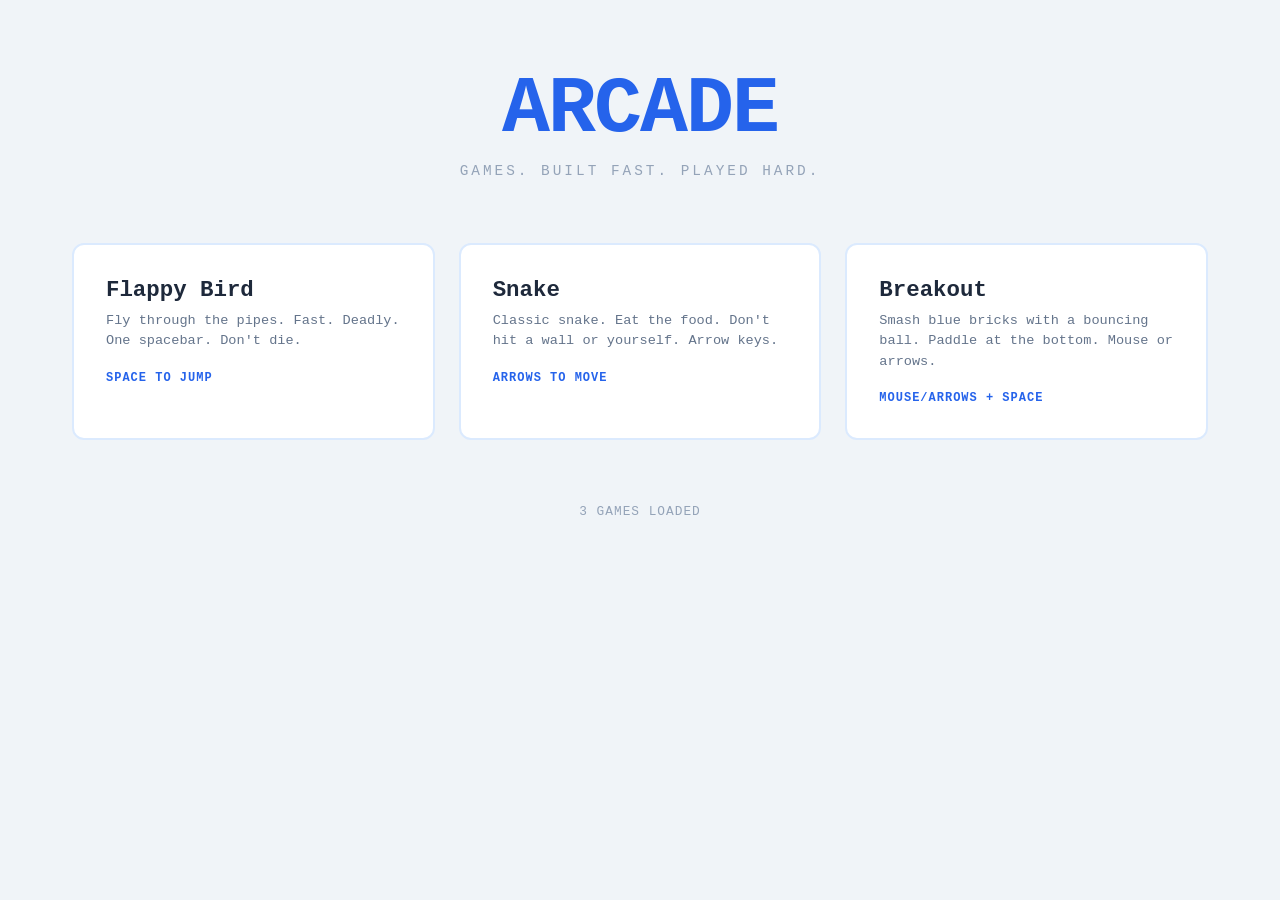
==== index.html @ b8d6684f "Arcade — a collection of browser games" ====
<!DOCTYPE html>
<html lang="en">
<head>
<meta charset="UTF-8">
<meta name="viewport" content="width=device-width, initial-scale=1.0">
<title>ARCADE</title>
<link rel="stylesheet" href="styles.css">
</head>
<body>
<header>
  <h1>ARCADE</h1>
  <p class="tagline">games. built fast. played hard.</p>
</header>
<main id="game-grid"></main>
<footer>
  <span id="game-count"></span> games loaded
</footer>
<script src="script.js"></script>
</body>
</html>
---- styles.css ----
* { margin: 0; padding: 0; box-sizing: border-box; }

body {
  background: #f0f4f8;
  color: #1e293b;
  font-family: 'Courier New', monospace;
  min-height: 100vh;
  overflow-x: hidden;
}

header {
  text-align: center;
  padding: 4rem 1rem 2rem;
}

header h1 {
  font-size: clamp(2.5rem, 8vw, 5rem);
  font-weight: 700;
  color: #2563eb;
  letter-spacing: -2px;
  text-transform: uppercase;
}

.tagline {
  margin-top: 0.5rem;
  color: #94a3b8;
  font-size: 0.9rem;
  letter-spacing: 3px;
  text-transform: uppercase;
}

#game-grid {
  display: grid;
  grid-template-columns: repeat(auto-fill, minmax(280px, 1fr));
  gap: 1.5rem;
  padding: 2rem;
  max-width: 1200px;
  margin: 0 auto;
}

.game-card {
  background: #ffffff;
  border: 2px solid #dbeafe;
  border-radius: 12px;
  padding: 2rem;
  cursor: pointer;
  transition: all 0.2s ease;
  position: relative;
  overflow: hidden;
  text-decoration: none;
  color: inherit;
  display: block;
}

.game-card:hover {
  border-color: #60a5fa;
  transform: translateY(-4px);
  box-shadow: 0 8px 30px rgba(37, 99, 235, 0.15);
}

.game-card .play-badge {
  position: absolute;
  top: 1rem;
  right: 1rem;
  background: #60a5fa;
  color: #fff;
  font-size: 0.7rem;
  font-weight: 700;
  padding: 4px 10px;
  border-radius: 4px;
  text-transform: uppercase;
  letter-spacing: 1px;
  opacity: 0;
  transform: translateX(10px);
  transition: all 0.2s ease;
}

.game-card:hover .play-badge {
  opacity: 1;
  transform: translateX(0);
}

.game-card h2 {
  font-size: 1.4rem;
  font-weight: 700;
  color: #1e293b;
  margin-bottom: 0.5rem;
}

.game-card .description {
  color: #64748b;
  font-size: 0.85rem;
  line-height: 1.5;
  margin-bottom: 1rem;
}

.game-card .controls {
  color: #2563eb;
  font-size: 0.75rem;
  text-transform: uppercase;
  letter-spacing: 1px;
  font-weight: 700;
}

footer {
  text-align: center;
  padding: 2rem;
  color: #94a3b8;
  font-size: 0.8rem;
  letter-spacing: 1px;
  text-transform: uppercase;
}

.loading {
  display: inline-block;
  width: 20px;
  height: 20px;
  border: 3px solid #e2e8f0;
  border-top-color: #2563eb;
  border-radius: 50%;
  animation: spin 0.8s linear infinite;
}

@keyframes spin {
  to { transform: rotate(360deg); }
}
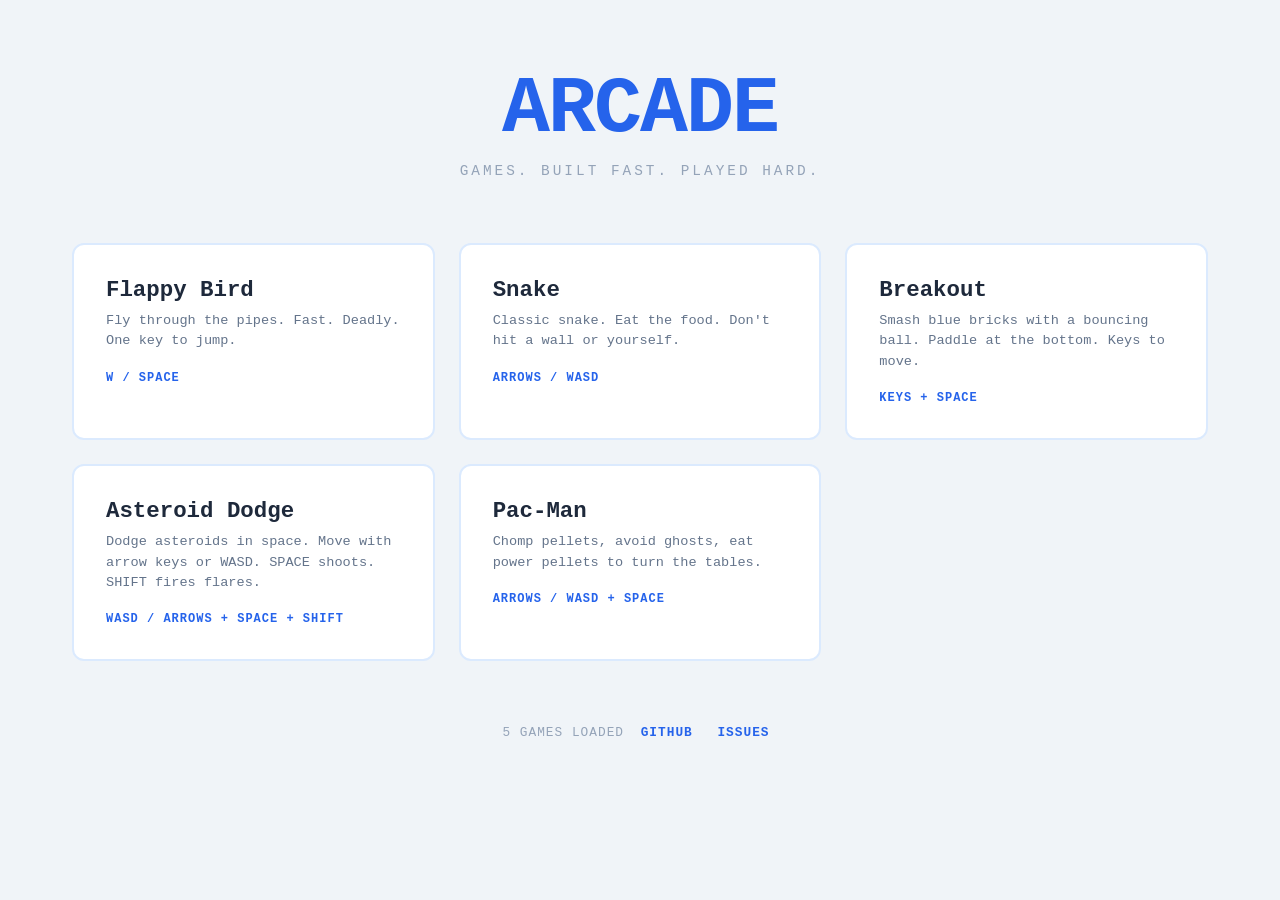
==== commit 0388b84e: "Add GitHub and Issues links to homepage footer" ====
--- a/index.html
+++ b/index.html
@@ -14,6 +14,10 @@
 <main id="game-grid"></main>
 <footer>
   <span id="game-count"></span> games loaded
+  <span class="footer-links">
+    <a href="https://github.com/Lola-SpearmintAI/arcade" target="_blank">GitHub</a>
+    <a href="https://github.com/Lola-SpearmintAI/arcade/issues" target="_blank">Issues</a>
+  </span>
 </footer>
 <script src="script.js"></script>
 </body>
--- a/styles.css
+++ b/styles.css
@@ -111,6 +111,17 @@
   text-transform: uppercase;
 }
 
+.footer-links a {
+  color: #2563eb;
+  text-decoration: none;
+  margin: 0 0.5rem;
+  font-weight: 700;
+}
+
+.footer-links a:hover {
+  text-decoration: underline;
+}
+
 .loading {
   display: inline-block;
   width: 20px;
